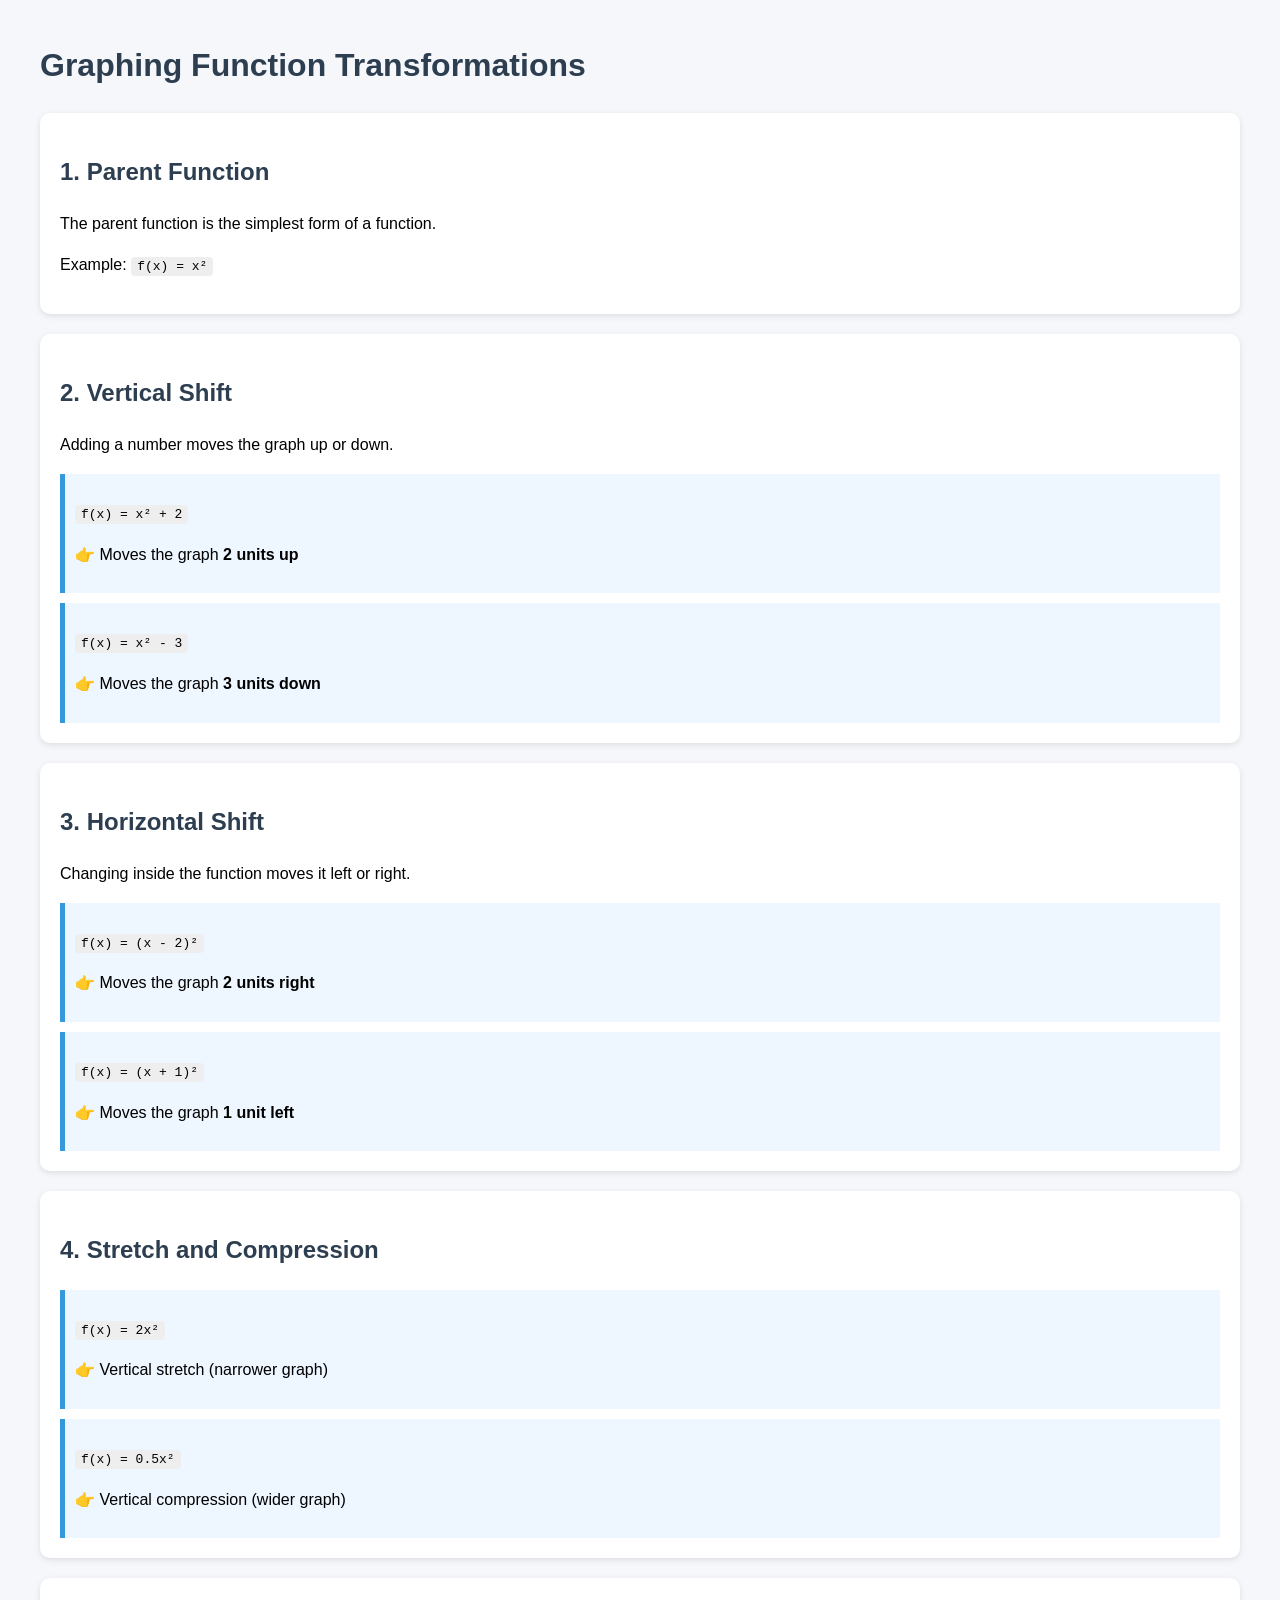
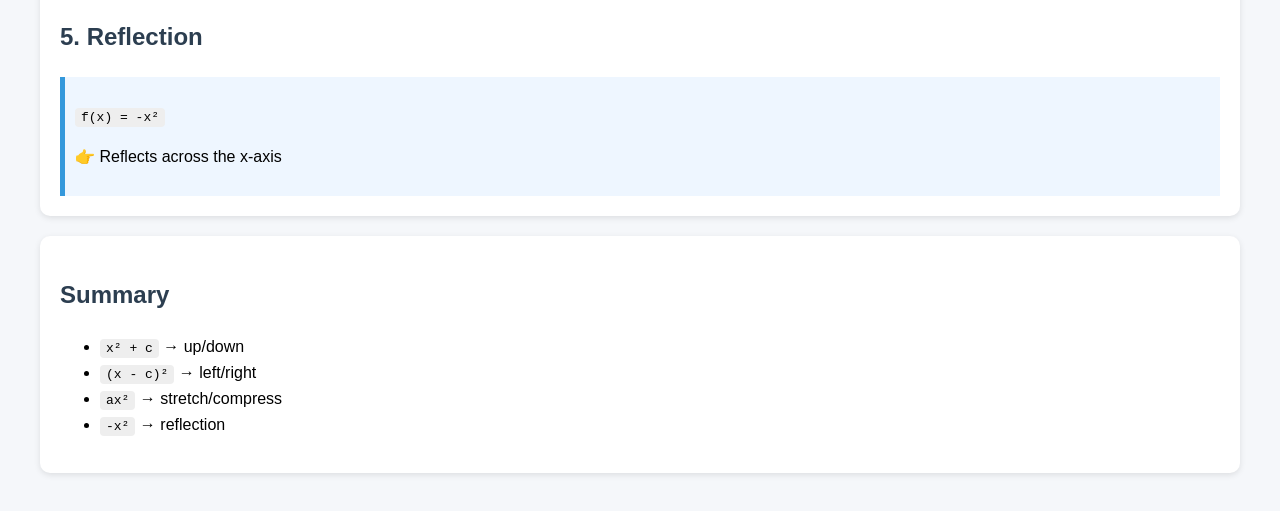
==== posts/day3.html @ fd24ccd9 "Create day3.html" ====
<!DOCTYPE html>
<html lang="en">
<head>
  <meta charset="UTF-8">
  <title>Function Transformations</title>
  <style>
    body {
      font-family: Arial, sans-serif;
      margin: 40px;
      line-height: 1.6;
      background: #f5f7fa;
    }
    h1, h2 {
      color: #2c3e50;
    }
    .card {
      background: white;
      padding: 20px;
      margin: 20px 0;
      border-radius: 10px;
      box-shadow: 0 2px 6px rgba(0,0,0,0.1);
    }
    .example {
      background: #eef6ff;
      padding: 10px;
      border-left: 5px solid #3498db;
      margin-top: 10px;
    }
    code {
      background: #eee;
      padding: 2px 6px;
      border-radius: 4px;
    }
  </style>
</head>
<body>

<h1>Graphing Function Transformations</h1>

<div class="card">
  <h2>1. Parent Function</h2>
  <p>The parent function is the simplest form of a function.</p>
  <p>Example: <code>f(x) = x²</code></p>
</div>

<div class="card">
  <h2>2. Vertical Shift</h2>
  <p>Adding a number moves the graph up or down.</p>

  <div class="example">
    <p><code>f(x) = x² + 2</code></p>
    <p>👉 Moves the graph <b>2 units up</b></p>
  </div>

  <div class="example">
    <p><code>f(x) = x² - 3</code></p>
    <p>👉 Moves the graph <b>3 units down</b></p>
  </div>
</div>

<div class="card">
  <h2>3. Horizontal Shift</h2>
  <p>Changing inside the function moves it left or right.</p>

  <div class="example">
    <p><code>f(x) = (x - 2)²</code></p>
    <p>👉 Moves the graph <b>2 units right</b></p>
  </div>

  <div class="example">
    <p><code>f(x) = (x + 1)²</code></p>
    <p>👉 Moves the graph <b>1 unit left</b></p>
  </div>
</div>

<div class="card">
  <h2>4. Stretch and Compression</h2>

  <div class="example">
    <p><code>f(x) = 2x²</code></p>
    <p>👉 Vertical stretch (narrower graph)</p>
  </div>

  <div class="example">
    <p><code>f(x) = 0.5x²</code></p>
    <p>👉 Vertical compression (wider graph)</p>
  </div>
</div>

<div class="card">
  <h2>5. Reflection</h2>

  <div class="example">
    <p><code>f(x) = -x²</code></p>
    <p>👉 Reflects across the x-axis</p>
  </div>
</div>

<div class="card">
  <h2>Summary</h2>
  <ul>
    <li><code>x² + c</code> → up/down</li>
    <li><code>(x - c)²</code> → left/right</li>
    <li><code>ax²</code> → stretch/compress</li>
    <li><code>-x²</code> → reflection</li>
  </ul>
</div>

</body>
</html>
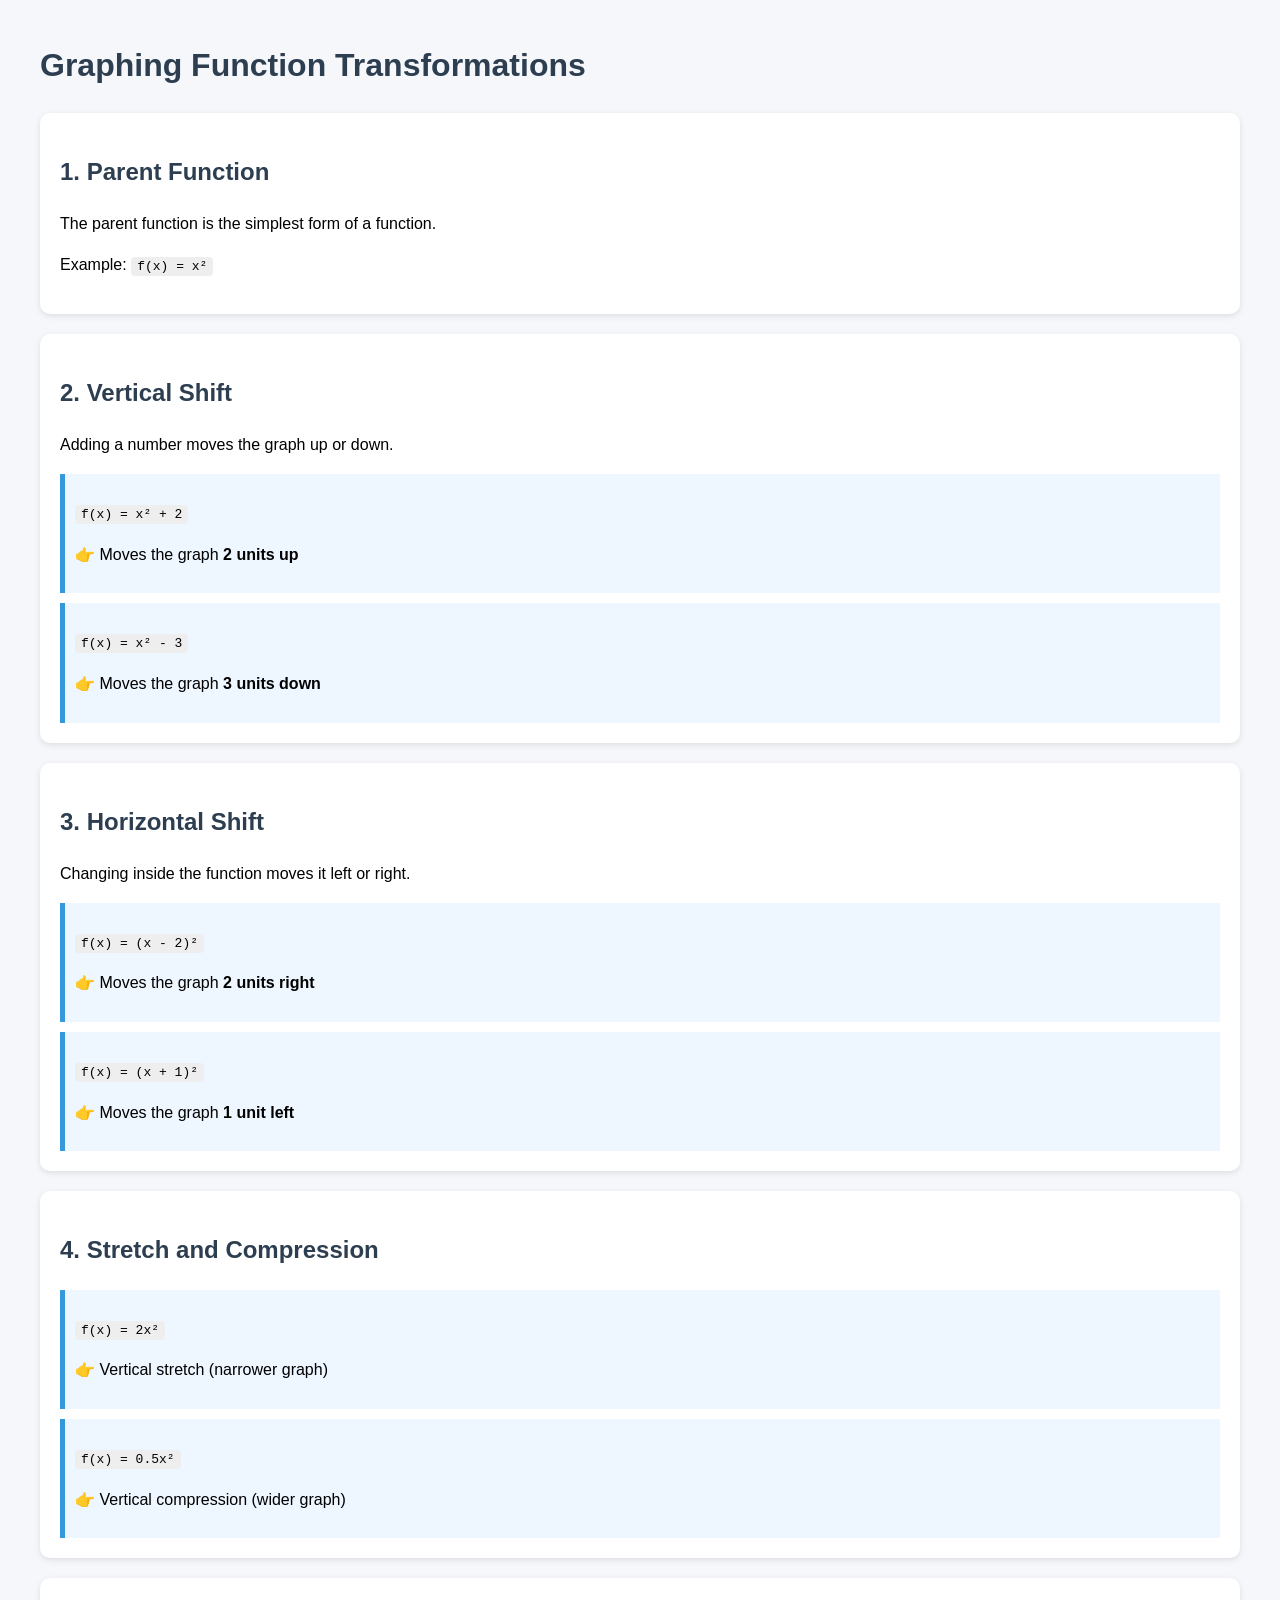
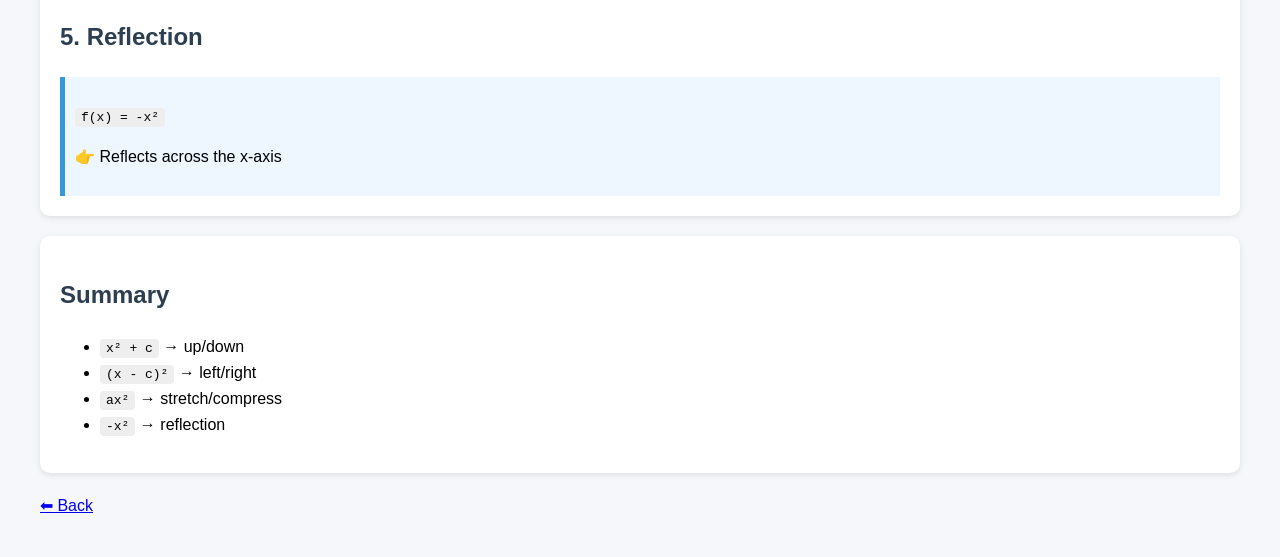
==== commit 169a1226: "Update day3.html" ====
--- a/posts/day3.html
+++ b/posts/day3.html
@@ -105,6 +105,6 @@
     <li><code>-x²</code> → reflection</li>
   </ul>
 </div>
-
+<p><a href="../index.html">⬅ Back</a></p>
 </body>
 </html>
